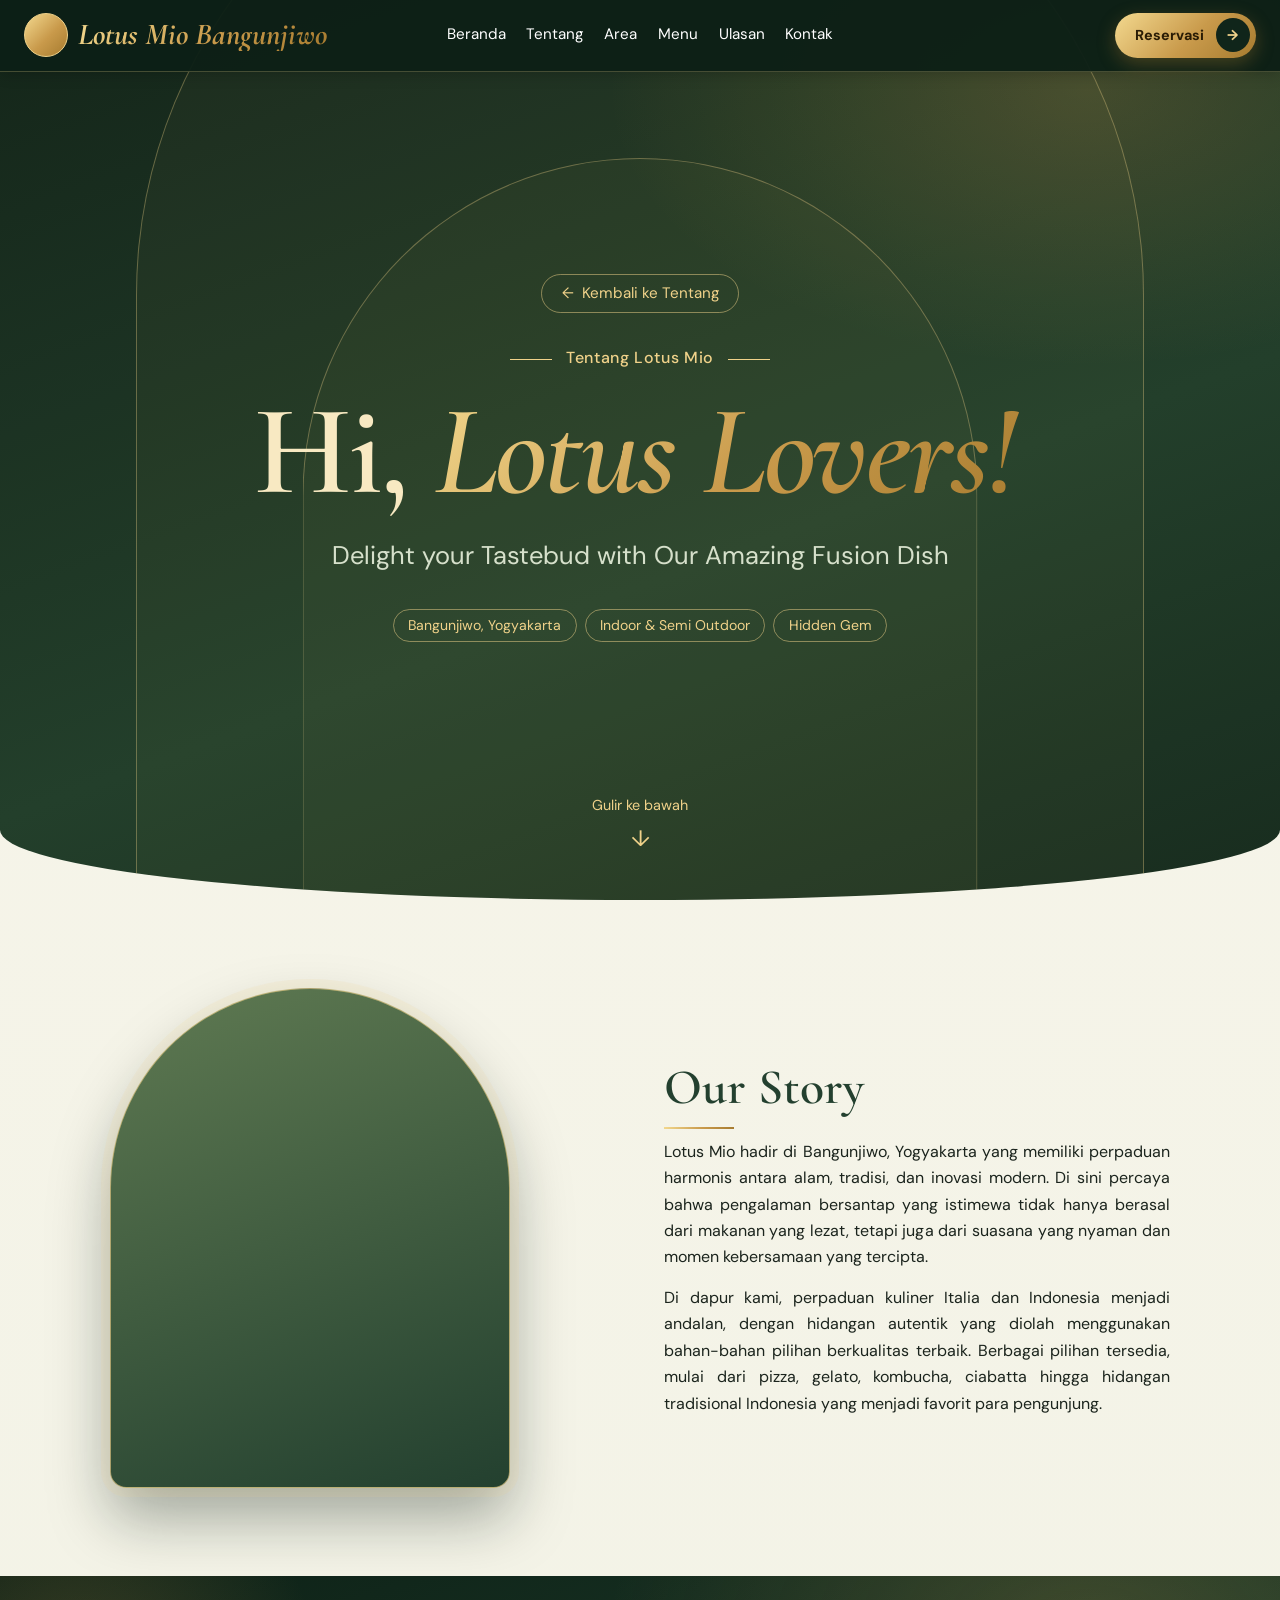
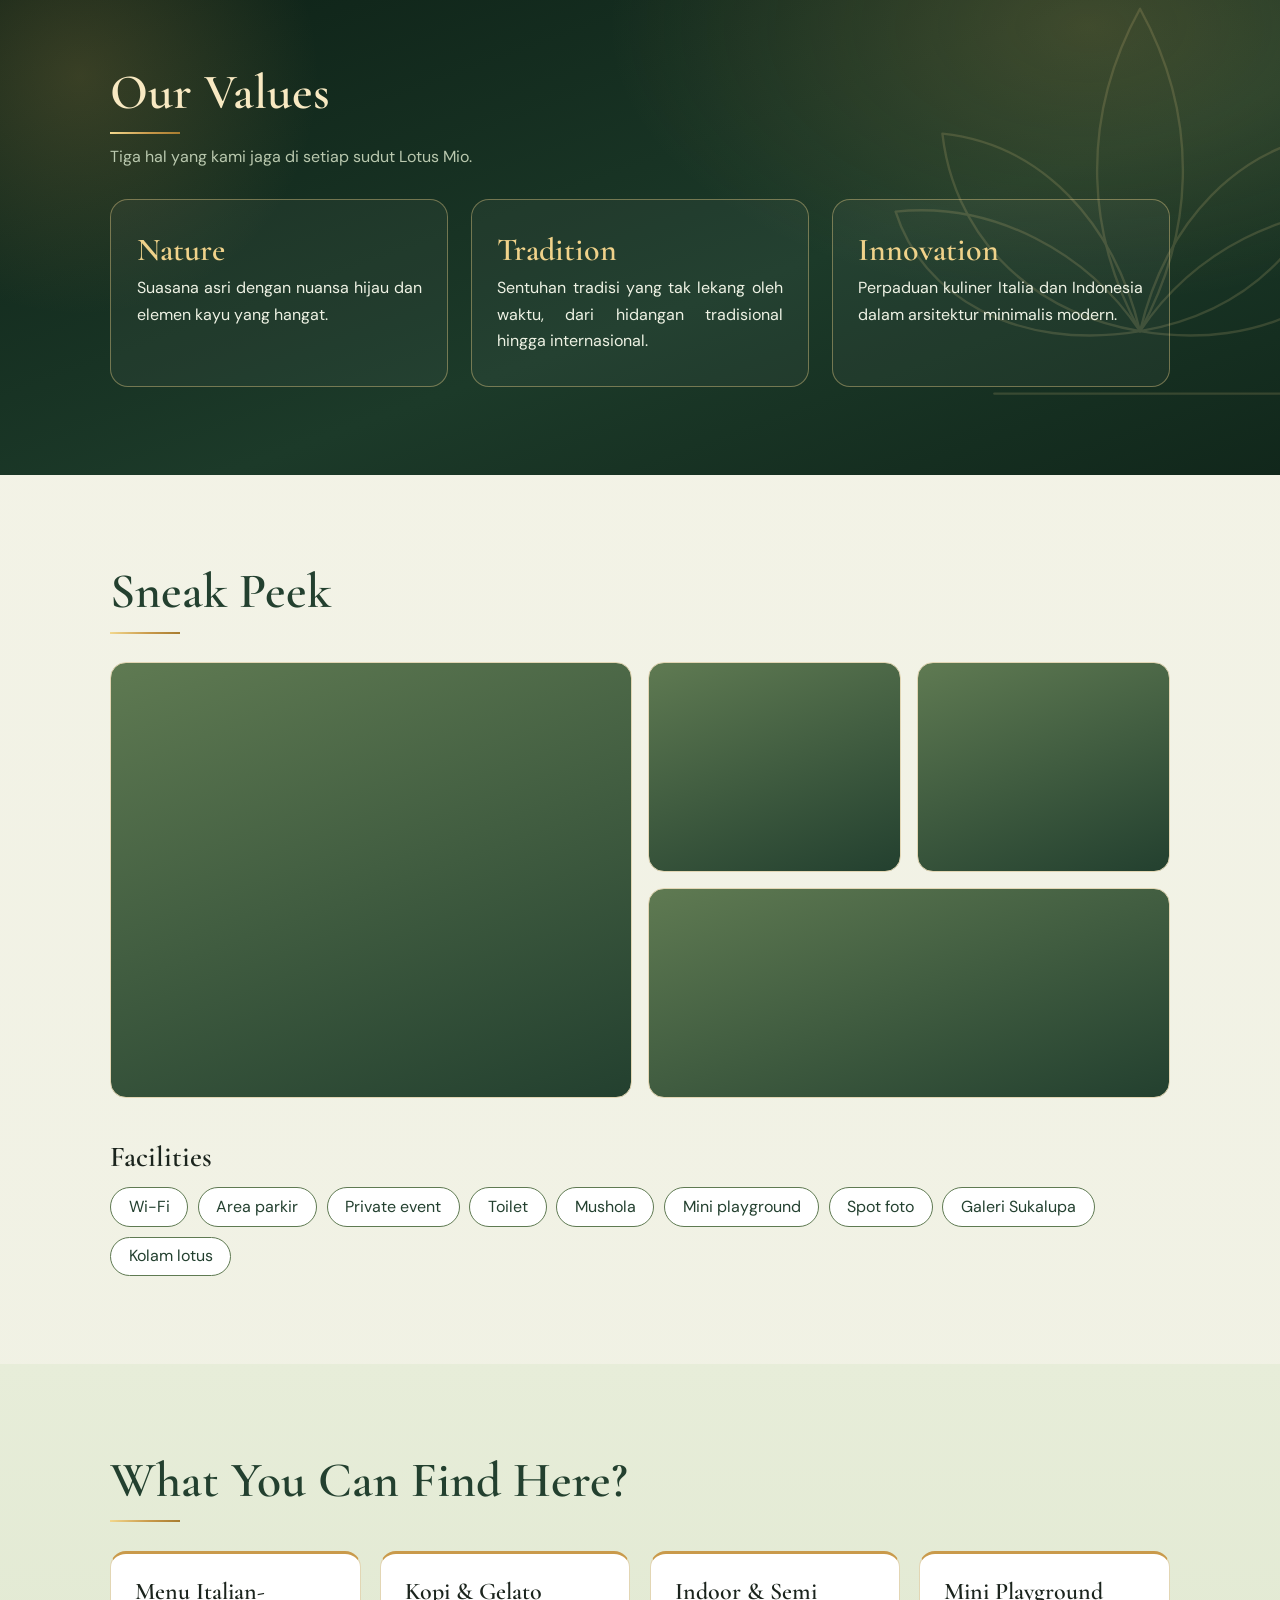
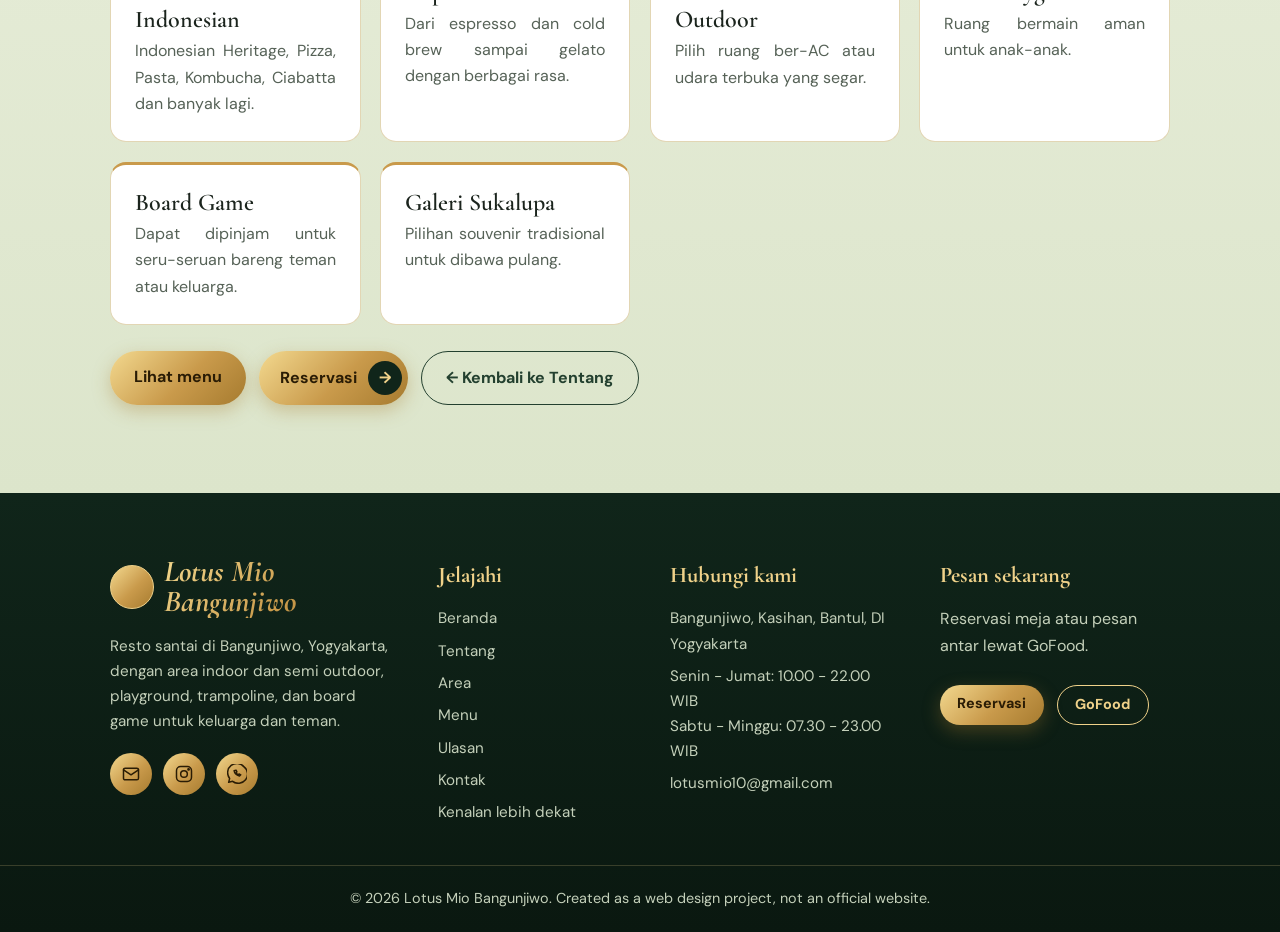
==== about.html @ 0893fe8c "Add files via upload" ====
<!DOCTYPE html>
<html lang="id">
<head>
<meta charset="UTF-8">
<meta name="viewport" content="width=device-width, initial-scale=1">
<title>Kenalan Lebih Dekat | Lotus Mio Bangunjiwo</title>
<link rel="preconnect" href="https://fonts.googleapis.com">
<link href="https://fonts.googleapis.com/css2?family=Cormorant+Garamond:ital,wght@0,500;0,600;0,700;1,600;1,700&family=DM+Sans:wght@400;500;700&display=swap" rel="stylesheet">
<link rel="stylesheet" href="style.css">
</head>
<body data-page="about">
<div id="siteHeader"></div>
<svg width="0" height="0" style="position:absolute" aria-hidden="true"><symbol id="lotus" viewBox="0 0 100 100"><path d="M50 14C39 34 39 56 50 76C61 56 61 34 50 14Z"/><path d="M50 76C27 72 14 56 12 38C31 40 45 55 50 76Z"/><path d="M50 76C73 72 86 56 88 38C69 40 55 55 50 76Z"/><path d="M50 76C26 80 8 69 3 53C22 51 40 61 50 76Z"/><path d="M50 76C74 80 92 69 97 53C78 51 60 61 50 76Z"/><path d="M22 88H78"/></symbol></svg>
<main>
<section class="page-hero">
  <div class="arches" aria-hidden="true"><i></i><i></i><i></i></div>
  <div class="wrap">
    <a href="index.html#tentang" class="back"><span>←</span> Kembali ke Tentang</a>
    <p class="kicker eyebrow">Tentang Lotus Mio</p>
    <h1>Hi, <em>Lotus Lovers!</em></h1>
    <p class="lead">Delight your Tastebud with Our Amazing Fusion Dish</p>
    <ul class="chips"><li>Bangunjiwo, Yogyakarta</li><li>Indoor & Semi Outdoor</li><li>Hidden Gem</li></ul>
  </div>
  <a href="#cerita" class="scroll-cue">Gulir ke bawah<span>↓</span></a>
</section>
<section class="section" id="cerita">
  <div class="wrap two">
    <div class="arch about-img" style="--img:url('images/kenalan.png')" role="img" aria-label="Suasana Lotus Mio"></div>
    <div>
      <h2>Our Story</h2>
      <p>Lotus Mio hadir di Bangunjiwo, Yogyakarta yang memiliki perpaduan harmonis antara alam, tradisi, dan inovasi modern. Di sini percaya bahwa pengalaman bersantap yang istimewa tidak hanya berasal dari makanan yang lezat, tetapi juga dari suasana yang nyaman dan momen kebersamaan yang tercipta.</p>
      <p>Di dapur kami, perpaduan kuliner Italia dan Indonesia menjadi andalan, dengan hidangan autentik yang diolah menggunakan bahan-bahan pilihan berkualitas terbaik. Berbagai pilihan tersedia, mulai dari pizza, gelato, kombucha, ciabatta hingga hidangan tradisional Indonesia yang menjadi favorit para pengunjung.</p>
    </div>
  </div>
</section>
<section class="section dark" id="nilai">
  <svg class="lotus-deco ld-right" aria-hidden="true"><use href="#lotus"/></svg>
  <div class="wrap">
    <h2>Our Values</h2>
    <p class="sub">Tiga hal yang kami jaga di setiap sudut Lotus Mio.</p>
    <div class="values">
      <div class="value"><h3>Nature</h3><p>Suasana asri dengan nuansa hijau dan elemen kayu yang hangat.</p></div>
      <div class="value"><h3>Tradition</h3><p>Sentuhan tradisi yang tak lekang oleh waktu, dari hidangan tradisional hingga internasional.</p></div>
      <div class="value"><h3>Innovation</h3><p>Perpaduan kuliner Italia dan Indonesia dalam arsitektur minimalis modern.</p></div>
    </div>
  </div>
</section>
<section class="section" id="galeri">
  <div class="wrap">
    <h2>Sneak Peek</h2>
    <div class="mosaic">
      <div class="ph shot" style="--img:url('images/galeri1.jpg')" role="img" aria-label="Galeri Lotus Mio 1"></div>
      <div class="ph shot" style="--img:url('images/galeri2.jpg')" role="img" aria-label="Galeri Lotus Mio 2"></div>
      <div class="ph shot" style="--img:url('images/galeri3.jpg')" role="img" aria-label="Galeri Lotus Mio 3"></div>
      <div class="ph shot" style="--img:url('images/galeri4.jpg')" role="img" aria-label="Galeri Lotus Mio 4"></div>
    </div>
    <h3 class="fac-title">Facilities</h3>
    <ul class="fac"><li>Wi-Fi</li><li>Area parkir</li><li>Private event</li><li>Toilet</li><li>Mushola</li><li>Mini playground</li><li>Spot foto</li><li>Galeri Sukalupa</li><li>Kolam lotus</li></ul>
  </div>
</section>
<section class="section leaf">
  <div class="wrap">
    <h2>What You Can Find Here?</h2>
    <div class="tiles">
      <div class="tile"><h3>Menu Italian-Indonesian</h3><p>Indonesian Heritage, Pizza, Pasta, Kombucha, Ciabatta dan banyak lagi.</p></div>
      <div class="tile"><h3>Kopi & Gelato</h3><p>Dari espresso dan cold brew sampai gelato dengan berbagai rasa.</p></div>
      <div class="tile"><h3>Indoor & Semi Outdoor</h3><p>Pilih ruang ber-AC atau udara terbuka yang segar.</p></div>
      <div class="tile"><h3>Mini Playground</h3><p>Ruang bermain aman untuk anak-anak.</p></div>
      <div class="tile"><h3>Board Game</h3><p>Dapat dipinjam untuk seru-seruan bareng teman atau keluarga.</p></div>
      <div class="tile"><h3>Galeri Sukalupa</h3><p>Pilihan souvenir tradisional untuk dibawa pulang.</p></div>
    </div>
    <div class="actions"><a href="index.html#menu" class="btn">Lihat menu</a><a href="index.html#reservasi" class="btn btn-res">Reservasi<i>→</i></a><a href="index.html#tentang" class="btn btn-ghost-dark">← Kembali ke Tentang</a></div>
  </div>
</section>
</main>
<footer id="siteFooter"></footer>
<button class="totop" id="toTop" aria-label="Kembali ke atas" hidden>&uarr;</button>
<script src="script.js"></script>
</body>
</html>
---- style.css ----
:root{
  --forest:#23402F; --moss:#5F7A52; --leaf:#E1E8D3; --paper:#F4F5EC;
  --wood:#7A5230; --rattan:#C99A4B; --ink:#1B241D; --muted:#566257;
  --display:'Fraunces',Georgia,serif; --body:'DM Sans',system-ui,sans-serif;
  --arch:220px 220px 18px 18px;
}
*{box-sizing:border-box;margin:0}
html{scroll-behavior:smooth;scroll-padding-top:72px}
body{font-family:var(--body);color:var(--ink);background:var(--paper);line-height:1.65;font-size:1rem}
img,iframe{max-width:100%}
a{color:inherit}
:focus-visible{outline:3px solid var(--rattan);outline-offset:3px}
h1,h2,h3{font-family:var(--display);line-height:1.15;font-weight:700}
h1{font-size:clamp(2.3rem,5.5vw,4.2rem);letter-spacing:-.02em}
h2{font-size:clamp(1.7rem,3.5vw,2.5rem);margin-bottom:.6rem}
p+p{margin-top:.9rem}
.wrap{max-width:1100px;margin:auto;padding:0 1.25rem}
.two{display:grid;grid-template-columns:1fr 1fr;gap:3rem;align-items:center}
.section{padding:5.5rem 0}
.section.dark{background:var(--forest);color:#EEF2E4}
.section.leaf{background:var(--leaf)}
.sub{color:var(--muted);margin-bottom:1.8rem}
.dark .sub{color:#B9C8AE}
.center{text-align:center;margin-top:1.5rem}
.link{color:var(--wood);font-weight:700;text-underline-offset:4px}
.dark .link{color:var(--rattan)}

/* nav */
.nav{position:fixed;inset:0 0 auto;z-index:50;display:flex;align-items:center;justify-content:space-between;padding:.8rem 1.5rem;transition:background .3s,box-shadow .3s;color:#fff}
.nav.solid{background:rgba(35,64,47,.97);box-shadow:0 2px 14px rgba(0,0,0,.2)}
.logo{font-family:var(--display);font-size:1.4rem;font-weight:700;text-decoration:none}
.nav nav{display:flex;gap:1.3rem;align-items:center}
.nav nav a{text-decoration:none;font-size:.95rem;padding:.2rem 0;border-bottom:2px solid transparent}
.nav nav a:not(.btn):hover,.nav nav a.active{border-color:var(--rattan)}
.burger{display:none;background:none;border:0;width:40px;height:40px;cursor:pointer;position:relative}
.burger span{position:absolute;left:8px;right:8px;height:2px;background:#fff;transition:.25s}
.burger span:first-child{top:15px}.burger span:last-child{top:23px}
.burger[aria-expanded=true] span:first-child{top:19px;transform:rotate(45deg)}
.burger[aria-expanded=true] span:last-child{top:19px;transform:rotate(-45deg)}

/* buttons */
.btn{display:inline-block;background:var(--rattan);color:#1c1608;font-weight:700;padding:.8rem 1.5rem;border-radius:999px;text-decoration:none;border:2px solid var(--rattan);cursor:pointer;font:inherit;font-weight:700;transition:transform .15s,background .2s}
.btn:hover{transform:translateY(-2px);background:#d8aa5c}
.btn-sm{padding:.45rem 1.1rem;font-size:.9rem}
.btn-ghost{background:transparent;color:#fff;border-color:#fff}
.btn-ghost:hover{background:rgba(255,255,255,.12)}
.btn-ghost-dark{background:transparent;color:var(--forest);border-color:var(--forest)}
.btn-ghost-dark:hover{background:var(--leaf)}
.btn-light{background:#F4F5EC;border-color:#F4F5EC;color:var(--forest)}
.btn-light:hover{background:#fff}
.actions{display:flex;flex-wrap:wrap;gap:.8rem;margin-top:1.6rem}

/* image placeholders: gambar asli menimpa gradient */
.arch,.ph{background-image:var(--img),linear-gradient(160deg,var(--moss),var(--forest));background-size:cover;background-position:center}
.arch{border-radius:var(--arch);aspect-ratio:4/5}

/* hero */
.hero{min-height:100svh;background:var(--forest);color:#fff;display:grid;grid-template-columns:1.1fr .9fr;gap:3rem;align-items:center;padding:7rem max(1.5rem,calc((100vw - 1100px)/2)) 4rem}
.kicker{color:var(--rattan);font-weight:500;margin-bottom:1rem}
.lead{max-width:34rem;margin-top:1.3rem;color:#D6E0CB;font-size:1.1rem}
.hero-img{max-height:80vh;width:100%;justify-self:end;max-width:420px;border:6px solid rgba(255,255,255,.12);animation:rise 1s ease both}
@keyframes rise{from{opacity:0;transform:translateY(30px)}to{opacity:1;transform:none}}
.chips{display:flex;flex-wrap:wrap;gap:.5rem;list-style:none;padding:0;margin-top:2rem}
.chips li{border:1px solid rgba(255,255,255,.35);border-radius:999px;padding:.25rem .9rem;font-size:.88rem}

/* tentang */
.about-img{width:100%;max-width:400px}
.stats{display:flex;gap:2rem;margin-top:2rem;flex-wrap:wrap}
.stats strong{display:block;font-family:var(--display);font-size:2.4rem;color:var(--wood)}
.stats span{color:var(--muted);font-size:.9rem}

/* area */
.tabs{display:flex;gap:.6rem;flex-wrap:wrap;margin-bottom:2rem}
.tab{background:transparent;border:1.5px solid #6C8561;color:#EEF2E4;padding:.55rem 1.2rem;border-radius:999px;cursor:pointer;font:inherit;transition:.2s}
.tab:hover{border-color:var(--rattan)}
.tab[aria-selected=true]{background:var(--rattan);border-color:var(--rattan);color:#1c1608;font-weight:700}
.area-panel{display:grid;grid-template-columns:1fr 1.2fr;gap:2.5rem;align-items:center;animation:fade .4s ease}
@keyframes fade{from{opacity:0}to{opacity:1}}
.area-panel h3{font-size:1.8rem;margin-bottom:.7rem}
.area-panel ul{margin-top:1rem;padding-left:1.1rem}
.area-panel li{margin:.25rem 0}
.gallery{display:grid;grid-template-columns:repeat(2,1fr);gap:.8rem}
.gallery .ph{aspect-ratio:1;border-radius:14px;cursor:zoom-in;transition:transform .25s}
.gallery .ph:first-child{grid-column:span 2;aspect-ratio:16/9}
.gallery .ph:hover{transform:scale(1.02)}
.lightbox{position:fixed;inset:0;background:rgba(0,0,0,.85);display:grid;place-items:center;z-index:100;cursor:zoom-out;padding:1rem}
.lightbox div{width:min(900px,95vw);aspect-ratio:16/10;border-radius:12px}

/* menu */
.fav-grid{display:grid;grid-template-columns:repeat(auto-fit,minmax(240px,1fr));gap:1.5rem}
.card{background:#fff;border-radius:18px;overflow:hidden;box-shadow:0 6px 20px rgba(35,64,47,.1)}
.card:nth-child(even){border-radius:18px 18px 60px 18px}
.card .ph{aspect-ratio:4/3}
.card-body{padding:1.1rem 1.2rem 1.3rem}
.card h3{font-size:1.2rem}
.card p{color:var(--muted);font-size:.92rem;margin-top:.3rem}
.price{display:block;margin-top:.7rem;color:var(--wood);font-weight:700}
.toolbar{display:flex;gap:1rem;flex-wrap:wrap;justify-content:space-between;margin:1.2rem 0 1.8rem}
.filters{display:flex;gap:.5rem;flex-wrap:wrap}
.filter{background:transparent;border:1.5px solid var(--moss);color:var(--forest);padding:.4rem 1rem;border-radius:999px;cursor:pointer;font:inherit}
.filter[aria-pressed=true]{background:var(--forest);color:#fff;border-color:var(--forest)}
#menuSearch{padding:.55rem 1.1rem;border-radius:999px;border:1.5px solid var(--moss);font:inherit;min-width:220px;background:#fff}
.menu-grid{display:grid;grid-template-columns:repeat(auto-fill,minmax(300px,1fr));gap:1rem}
.item{background:#fff;border-radius:12px;padding:1rem 1.2rem;display:flex;justify-content:space-between;gap:1rem;border-left:5px solid var(--moss)}
.item h4{font-family:var(--display);font-size:1.05rem}
.item p{font-size:.88rem;color:var(--muted)}
.item .price{margin:0;white-space:nowrap}
.empty,.note{text-align:center;color:var(--muted);margin-top:1.5rem;font-size:.9rem}

/* reviews */
.reviews{max-width:720px;margin:2rem auto 0;min-height:190px}
.review{background:#fff;border-radius:24px 24px 24px 4px;padding:2rem;box-shadow:0 8px 24px rgba(35,64,47,.1);animation:fade .5s}
.stars{color:var(--rattan);letter-spacing:3px;font-size:1.2rem}
.review p{font-family:var(--display);font-size:1.2rem;margin:.8rem 0}
.review small{color:var(--muted)}
.dots{display:flex;justify-content:center;gap:.5rem;margin-top:1.2rem}
.dots button{width:12px;height:12px;border-radius:50%;border:0;background:#C5CDB8;cursor:pointer;padding:0}
.dots button[aria-current=true]{background:var(--forest);transform:scale(1.25)}

/* reservasi */
form{background:rgba(255,255,255,.07);padding:1.8rem;border-radius:20px;display:grid;gap:1rem}
label{display:grid;gap:.3rem;font-size:.92rem}
.row{display:grid;grid-template-columns:1fr 1fr;gap:1rem}
input,select,textarea{font:inherit;padding:.65rem .8rem;border-radius:10px;border:1.5px solid transparent;background:#F4F5EC;color:var(--ink);width:100%}
input.bad{border-color:#ff8a7a}
.error{color:#ffb4a8;min-height:1.2em;font-size:.9rem}
.gofood{margin-top:2rem;padding:1.4rem;border:1.5px dashed #6C8561;border-radius:16px}
.gofood h3{font-size:1.3rem}.gofood .btn{margin-top:1rem}

/* kontak */
.map-wrap{align-items:stretch;margin-top:1.5rem}
.info p{margin-bottom:1rem}
iframe{width:100%;min-height:380px;height:100%;border:0;border-radius:18px}
.status{color:var(--muted);font-size:.9rem;margin-top:.8rem}
footer{background:var(--ink);color:#B9C4B0;text-align:center;padding:1.6rem 1rem;font-size:.9rem}
.totop{position:fixed;right:1.2rem;bottom:1.2rem;width:46px;height:46px;border-radius:50%;border:0;background:var(--forest);color:#fff;font-size:1.3rem;cursor:pointer;box-shadow:0 4px 14px rgba(0,0,0,.3);z-index:40}

.reveal{opacity:0;transform:translateY(24px);transition:.7s}
.reveal.in{opacity:1;transform:none}

@media(max-width:860px){
  .two,.hero,.area-panel{grid-template-columns:1fr}
  .hero{padding-top:6rem}.hero-img{justify-self:center;max-height:55vh}
  .about-img{margin:auto}
  .burger{display:block}
  .nav nav{position:fixed;inset:0 0 auto 0;top:0;flex-direction:column;background:var(--forest);padding:5rem 1.5rem 2rem;gap:1.2rem;transform:translateY(-110%);transition:transform .35s;align-items:flex-start}
  .nav nav.open{transform:none}
  .burger{z-index:2}
  .section{padding:4rem 0}
}
@media(prefers-reduced-motion:reduce){*{animation:none!important;transition:none!important;scroll-behavior:auto!important}.reveal{opacity:1;transform:none}}

/* ===== LUXURY LAYER ===== */
:root{--display:'Cormorant Garamond',Georgia,serif;--gold:linear-gradient(135deg,#F3D98F,#C99A4B 55%,#A67B2F);--gl:#F0D28A;--deep:#10251A}
body{background:linear-gradient(#F7F5EA,#EEF0E2)}
h1,h2,h3{font-weight:600}
h1{font-size:clamp(2.8rem,6.2vw,5rem);line-height:1.05}
h2{font-size:clamp(2.1rem,4vw,3.1rem);color:var(--forest)}
h2::after{content:"";display:block;width:70px;height:2px;margin-top:.7rem;background:var(--gold)}
.hero,.page-hero,.section.dark{background:radial-gradient(800px 460px at 85% 10%,rgba(201,154,75,.22),transparent 60%),linear-gradient(160deg,#0D2016,#1C3A29 60%,#11271B)}
.hero h1,.page-hero h1,.dark h2{color:#F8E9C2}
.dark h2::after,.hero h1::after{background:var(--gold)}
.page-hero{padding:9rem 1.25rem 4.5rem;text-align:center;color:#fff}
.page-hero .lead{margin:1rem auto 0}
.section.leaf{background:linear-gradient(180deg,#E7EDD9,#DCE5CB)}
.kicker{color:var(--gl);font-weight:500;letter-spacing:.04em}
.arch{border:1px solid rgba(240,210,138,.65);box-shadow:0 0 0 9px rgba(240,210,138,.13),0 30px 60px rgba(10,25,16,.35)}
.btn{background:var(--gold);border:0;color:#2a1c05;box-shadow:0 6px 18px rgba(166,123,47,.35)}
.btn:hover{filter:brightness(1.07)}
.btn-ghost{background:transparent;border:1.5px solid var(--gl);color:var(--gl);box-shadow:none}
.btn-light{background:var(--gold);border:0;color:#2a1c05}
.btn-ghost-dark{background:transparent;border:1.5px solid var(--forest);color:var(--forest);box-shadow:none}
.btn-res{display:inline-flex;align-items:center;gap:.7rem;padding:.35rem .4rem .35rem 1.3rem}
.btn-res i{font-style:normal;display:grid;place-items:center;width:34px;height:34px;border-radius:50%;background:var(--deep);color:var(--gl);transition:transform .25s}
.btn-res:hover i{transform:translateX(3px) rotate(-45deg)}
.chips li{border-color:rgba(240,210,138,.5);color:var(--gl)}
.stats strong{background:var(--gold);-webkit-background-clip:text;background-clip:text;color:transparent}
.stats+.btn{margin-top:2rem}

/* nav + logo */
.nav{display:grid;grid-template-columns:1fr auto 1fr;gap:1rem}
.nav nav{justify-self:center}
.nav-right{justify-self:end;display:flex;align-items:center;gap:.6rem;position:relative;z-index:2}
.logo{display:flex;align-items:center;gap:.65rem;position:relative;z-index:2}
.logo-mark{width:44px;height:44px;border-radius:50%;border:1.5px solid var(--gl);background:url(images/logo.png) center/cover no-repeat,var(--gold)}
.logo-text{font-family:'Cormorant Garamond',serif;font-style:italic;font-weight:700;font-size:1.9rem;line-height:1;background:var(--gold);-webkit-background-clip:text;background-clip:text;color:transparent}
.nav.solid{background:rgba(13,32,22,.96);border-bottom:1px solid rgba(240,210,138,.25)}

/* area slider */
.area-panel{display:block}
.area-info{display:grid;grid-template-columns:1.1fr 1fr;gap:2rem;align-items:start;margin-bottom:2rem}
.pts{list-style:none;padding:0;display:flex;flex-wrap:wrap;gap:.5rem;margin:0}
.pts li{border:1px solid rgba(240,210,138,.45);border-radius:999px;padding:.3rem .95rem;font-size:.9rem;margin:0}
.slider-wrap{position:relative}
.slider{display:flex;gap:1rem;overflow-x:auto;scroll-snap-type:x mandatory;scroll-behavior:smooth;scrollbar-width:none}
.slider::-webkit-scrollbar{display:none}
.slide{flex:0 0 calc((100% - 2rem)/3);aspect-ratio:4/5;border-radius:18px;scroll-snap-align:start;cursor:zoom-in;border:1px solid rgba(240,210,138,.4)}
.arrow{position:absolute;top:50%;transform:translateY(-50%);width:46px;height:46px;border-radius:50%;border:0;background:var(--gold);color:#2a1c05;font-size:1.7rem;line-height:1;cursor:pointer;z-index:3;box-shadow:0 6px 16px rgba(0,0,0,.3)}
.prev{left:-14px}.next{right:-14px}
.rev-wrap{display:flex;align-items:center;gap:1rem;max-width:860px;margin:2rem auto 0}
.rev-wrap .reviews{flex:1;margin:0}
.rev-wrap .arrow{position:static;transform:none;flex:none}

/* menu */
.gofood-bar{display:flex;flex-wrap:wrap;gap:1rem;align-items:center;justify-content:space-between;background:var(--deep);color:#EEF2E4;border-radius:16px;padding:.9rem 1.3rem;margin:1.3rem 0;border:1px solid rgba(240,210,138,.4)}
.toolbar{flex-direction:column;align-items:stretch}
.filters{flex-wrap:nowrap;overflow-x:auto;padding-bottom:.5rem;scrollbar-width:thin}
.filter{white-space:nowrap}
.filter[aria-pressed=true]{background:var(--deep);border-color:var(--deep);color:var(--gl)}
#menuSearch{max-width:380px}
.menu-grid{grid-template-columns:repeat(auto-fill,minmax(235px,1fr));gap:1.3rem}
.mcard{background:#fff;border-radius:16px;overflow:hidden;border:1px solid #E2D6B4;display:flex;flex-direction:column;box-shadow:0 8px 22px rgba(35,64,47,.08)}
.mph{position:relative;aspect-ratio:4/3;background:linear-gradient(160deg,var(--moss),var(--deep));display:grid;place-items:center}
.mph span{font-family:var(--display);font-size:3.6rem;color:var(--gl);opacity:.8}
.mph img{position:absolute;inset:0;width:100%;height:100%;object-fit:cover}
.mbody{padding:1rem 1.1rem 1.2rem;display:flex;flex-direction:column;flex:1}
.mbody h4{font-family:var(--display);font-size:1.3rem;line-height:1.2}
.mbody p{font-size:.85rem;color:var(--muted);margin:.35rem 0 .7rem}
.mbody .price{margin-top:auto;padding-top:.3rem}

/* reservasi online + hasil */
.online{display:grid;gap:.8rem;margin-top:1.8rem}
.online a{display:flex;justify-content:space-between;align-items:center;text-decoration:none;padding:1rem 1.3rem;border:1px solid rgba(240,210,138,.35);border-radius:14px;background:rgba(255,255,255,.04);transition:.2s}
.online a:hover{background:rgba(240,210,138,.12)}
.online b{display:block;font-family:var(--display);font-size:1.35rem;color:var(--gl)}
.online small{color:#B9C8AE;font-size:.9rem}
.online i{font-style:normal;color:var(--gl);font-size:1.3rem}
.done h3{font-size:1.8rem;color:var(--gl)}
.done dl{display:grid;grid-template-columns:auto 1fr;gap:.3rem 1rem;margin:1rem 0}
.done dt{color:#B9C8AE}.done dd{margin:0}
.done .demo{font-size:.85rem;color:#B9C8AE;margin-bottom:1rem}

/* tiles (about) */
.tiles{display:grid;grid-template-columns:repeat(auto-fit,minmax(250px,1fr));gap:1.2rem;margin:1.8rem 0 0}
.tile{background:#fff;border:1px solid #E2D6B4;border-radius:16px;padding:1.5rem;border-top:3px solid var(--rattan)}
.tile h3{font-size:1.5rem;margin-bottom:.3rem}.tile p{color:var(--muted)}

/* footer */
footer{background:linear-gradient(180deg,#10251A,#0A1810);color:#C4D0BA;padding:0;text-align:left;font-size:1rem}
.foot-grid{max-width:1100px;margin:auto;padding:4rem 1.25rem 2.5rem;display:grid;grid-template-columns:1.5fr 1fr 1.2fr 1.2fr;gap:2.5rem}
footer h4{font-family:var(--display);color:var(--gl);font-size:1.4rem;margin-bottom:.8rem}
.foot-grid ul{list-style:none;padding:0;display:grid;gap:.45rem;font-size:.95rem}
.foot-grid a{text-decoration:none}.foot-grid ul a:hover{color:var(--gl)}
.foot-about{margin-top:1rem;font-size:.95rem;max-width:30ch}
.socials{display:flex;gap:.7rem;margin-top:1.2rem}
.socials a{width:42px;height:42px;border-radius:50%;display:grid;place-items:center;background:var(--gold);color:#2a1c05}
.socials svg{width:20px;height:20px}
.foot-grid .actions .btn-ghost{color:var(--gl)}
.foot-bottom{border-top:1px solid rgba(240,210,138,.2);text-align:center;padding:1.3rem 1rem;font-size:.9rem}

@media(max-width:860px){
  .nav{grid-template-columns:1fr auto}
  .nav nav{justify-self:auto}
  .area-info{grid-template-columns:1fr}
  .slide{flex-basis:78%}
  .prev{left:4px}.next{right:4px}
  .foot-grid{grid-template-columns:1fr 1fr}
  .rev-wrap .arrow{width:38px;height:38px}
}
@media(max-width:560px){.foot-grid{grid-template-columns:1fr}.btn-res.btn-sm{font-size:.8rem}.logo-text{font-size:1.6rem}}

/* fix: baris kategori menu bikin halaman melebar ke kanan */
.toolbar{flex-wrap:nowrap}
.toolbar>*{min-width:0;max-width:100%}
html,body{overflow-x:hidden}

/* ===== SECTION MAMPIR ===== */
.mampir{position:relative;overflow:hidden;padding:7rem 0 0;color:#fff;text-align:center;background:radial-gradient(700px 400px at 50% 0,rgba(201,154,75,.25),transparent 65%),linear-gradient(170deg,#0D2016,#1C3A29 60%,#0F241A)}
.mampir .wrap{position:relative;z-index:1}
.arches i{position:absolute;left:50%;bottom:0;aspect-ratio:1/1.1;transform:translateX(-50%);border:1px solid rgba(240,210,138,.35);border-bottom:0;border-radius:999px 999px 0 0;background:rgba(240,210,138,.03);transition:transform .4s ease-out}
.arches i:nth-child(1){width:min(560px,80vw)}
.arches i:nth-child(2){width:min(840px,120vw)}
.arches i:nth-child(3){width:min(1120px,160vw)}
.open-pill{display:inline-flex;align-items:center;gap:.6rem;border:1px solid rgba(240,210,138,.45);border-radius:999px;padding:.4rem 1.1rem;color:var(--gl);margin-bottom:1.6rem;font-size:.95rem}
.dot{width:10px;height:10px;border-radius:50%;background:#7BD88F;animation:pulse 2s infinite}
.open-pill.closed .dot{background:#E8836F;animation:none}
@keyframes pulse{0%{box-shadow:0 0 0 0 rgba(123,216,143,.6)}100%{box-shadow:0 0 0 12px rgba(123,216,143,0)}}
.mampir .big{font-size:clamp(3.4rem,10vw,8rem);line-height:.95;color:#F8E9C2}
.mampir .big em{display:block;font-style:italic;background:var(--gold);-webkit-background-clip:text;background-clip:text;color:transparent;padding-bottom:.1em}
.mampir h2::after{margin:1.4rem auto 0}
.pitch{font-family:var(--display);font-size:clamp(1.6rem,3.2vw,2.4rem);margin:1.6rem 0 .6rem}
.swap{display:inline-block;min-width:5ch;color:var(--gl);font-style:italic;border-bottom:2px solid var(--gl);transition:opacity .3s}
.mampir .lead{margin:0 auto;max-width:36rem}
.mampir .actions{justify-content:center;margin-top:2rem}
.ribbon{position:relative;z-index:2;margin-top:6rem;background:var(--gold);color:#2a1c05;overflow:hidden;white-space:nowrap;padding:.9rem 0;font-family:var(--display);font-size:1.5rem;font-weight:600}
.track{display:inline-block;animation:slide 40s linear infinite}
@keyframes slide{to{transform:translateX(-50%)}}

/* ===== efek timbul ===== */
.pop{opacity:0;transform:translateY(46px) scale(.94);transition:opacity .8s cubic-bezier(.2,.7,.2,1),transform .8s cubic-bezier(.2,.7,.2,1)}
.pop.in{opacity:1;transform:none}
@media(min-width:861px){.few .arrow{display:none}}

/* ===== hero halaman Kenalan ===== */
.page-hero{position:relative;overflow:hidden;border-radius:0 0 50% 50%/0 0 70px 70px;padding:9rem 1.25rem 6.5rem}
.page-hero .wrap{position:relative;z-index:1}
.page-hero h1{font-size:clamp(3rem,8vw,6rem)}
.page-hero h1 em{font-style:italic;background:var(--gold);-webkit-background-clip:text;background-clip:text;color:transparent;padding-right:.1em}
.page-hero .chips{justify-content:center}
.eyebrow{margin-bottom:.8rem}
.eyebrow::before,.eyebrow::after{content:"";display:inline-block;width:42px;height:1px;background:var(--gl);vertical-align:middle;margin:0 .9rem}
.back{display:inline-flex;gap:.5rem;align-items:center;border:1px solid rgba(240,210,138,.5);color:var(--gl);border-radius:999px;padding:.4rem 1.2rem;text-decoration:none;margin-bottom:2rem;font-size:.95rem;transition:.25s}
.back:hover{background:rgba(240,210,138,.14);transform:translateX(-4px)}

/* ===== menu mobile ===== */
@keyframes fadeUp{from{opacity:0;transform:translateY(14px)}to{opacity:1;transform:none}}
@media(max-width:860px){
  .nav nav{inset:0;align-items:stretch;gap:0;padding:6rem 1.5rem 2rem;background:radial-gradient(500px 300px at 100% 0,rgba(201,154,75,.25),transparent 70%),linear-gradient(170deg,#0D2016,#1C3A29)}
  .nav nav a{display:flex;justify-content:space-between;align-items:center;font-family:var(--display);font-size:1.9rem;font-weight:600;padding:.85rem 0;border-bottom:1px solid rgba(240,210,138,.25)}
  .nav nav a::after{content:"→";font-family:var(--body);font-size:1.1rem;color:var(--gl);transition:transform .2s}
  .nav nav a:hover::after,.nav nav a.active::after{transform:translateX(5px)}
  .nav nav a.active{color:var(--gl);border-color:var(--gl)}
  .nav nav.open a{animation:fadeUp .45s both}
  .nav nav.open a:nth-child(2){animation-delay:.06s}.nav nav.open a:nth-child(3){animation-delay:.12s}.nav nav.open a:nth-child(4){animation-delay:.18s}.nav nav.open a:nth-child(5){animation-delay:.24s}.nav nav.open a:nth-child(6){animation-delay:.3s}
  .nav nav::after{content:"Bangunjiwo, Kasihan, Bantul · Yogyakarta";margin-top:auto;padding-top:2rem;color:#9FB197;font-size:.9rem}
  .page-hero{padding-top:8rem}
}

/* fix menu mobile: header tidak boleh punya filter/transform, dan menu tertutup harus benar-benar tersembunyi */
@media(max-width:860px){
  .nav nav{visibility:hidden;overflow-y:auto;transition:transform .35s,visibility 0s .35s}
  .nav nav.open{visibility:visible;transition:transform .35s,visibility 0s}
}

/* ===== hero Kenalan: layar penuh, ikut skala layar ===== */
.page-hero{min-height:100svh;display:grid;place-items:center;padding:7rem 1.25rem 6rem}
.page-hero .wrap{max-width:1400px;width:100%}
.page-hero h1{font-size:clamp(3rem,min(10vw,17vh),11rem)}
.page-hero .lead{font-size:clamp(1.05rem,min(2vw,3.2vh),1.9rem);max-width:min(42rem,92%)}
.page-hero .arches i:nth-child(1){width:min(75vh,80vw)}
.page-hero .arches i:nth-child(2){width:min(112vh,120vw)}
.page-hero .arches i:nth-child(3){width:min(150vh,160vw)}
.page-hero .wrap>*{animation:fadeUp .8s both}
.page-hero .wrap>:nth-child(2){animation-delay:.1s}.page-hero .wrap>:nth-child(3){animation-delay:.2s}.page-hero .wrap>:nth-child(4){animation-delay:.3s}.page-hero .wrap>:nth-child(5){animation-delay:.4s}
.chips li{transition:.2s}.chips li:hover{background:rgba(240,210,138,.15);transform:translateY(-2px)}
.scroll-cue{position:absolute;bottom:2.6rem;left:50%;transform:translateX(-50%);z-index:2;color:var(--gl);text-decoration:none;font-size:.9rem;display:grid;justify-items:center;gap:.2rem}
.scroll-cue span{font-size:1.4rem;animation:bob 1.6s ease-in-out infinite}
@keyframes bob{50%{transform:translateY(7px)}}

/* Tentang & Cerita kami: sebelahan di layar menengah, gambar diperkecil di HP */
@media(min-width:561px) and (max-width:860px){
  .two:has(.about-img){grid-template-columns:.8fr 1.2fr;gap:1.8rem;align-items:center}
  .two:has(.about-img) h2{font-size:clamp(1.8rem,5vw,2.4rem)}
}
@media(max-width:560px){.about-img{max-width:240px}}

/* ===== teks rata kiri-kanan (justify) & lebar penuh di layar sempit ===== */
.hero .lead,#tentang p,#cerita p,.area-info p,#reservasi .two>div>p{text-align:justify;text-justify:inter-word;hyphens:auto}
@media(max-width:860px){.hero .lead{max-width:none}}

/* harga panas / dingin */
.price-hc{margin-top:auto;padding-top:.4rem;display:flex;gap:.5rem}
.price-hc span{flex:1;display:grid;border-radius:10px;padding:.35rem .6rem;border:1px solid transparent}
.price-hc .hot{background:#FDEBE5;border-color:#F2C9BC}
.price-hc .cold{background:#E4F0F7;border-color:#BCD8E7}
.price-hc small{font-size:.72rem;color:var(--muted)}
.price-hc b{color:var(--wood);font-size:.95rem}

/* ===== DEKORASI: hero, area, reservasi ===== */
.hero{position:relative;overflow:hidden}
.hero::before,.section.dark::before{content:"";position:absolute;width:520px;height:520px;border-radius:50%;left:-180px;bottom:-200px;background:radial-gradient(circle,rgba(201,154,75,.22),transparent 65%);pointer-events:none}
.section.dark{position:relative;overflow:hidden}
.section.dark::before{top:-160px;bottom:auto}
.section.dark>.wrap{position:relative;z-index:1}
.hero-text,.hero-art{position:relative;z-index:1}
.hero-arches i{left:76%}
.hero-art{justify-self:end;width:100%;max-width:420px}
.hero-art .hero-img{max-width:none}
.seal{position:absolute;left:-54px;bottom:12%;width:120px;height:120px;border-radius:50%;background:var(--deep);border:1px solid rgba(240,210,138,.55);display:grid;place-items:center;box-shadow:0 12px 30px rgba(0,0,0,.4)}
.seal .ring{position:absolute;inset:4px;width:calc(100% - 8px);height:calc(100% - 8px);animation:spin 22s linear infinite}
.seal text{font:600 8.6px var(--body);letter-spacing:.08em;fill:var(--gl);text-transform:uppercase}
.seal .sl{width:40px;height:40px;color:var(--gl);fill:none;stroke:currentColor;stroke-width:3;stroke-linecap:round;stroke-linejoin:round}
@keyframes spin{to{transform:rotate(360deg)}}
.lotus-deco{position:absolute;width:min(520px,75vw);aspect-ratio:1;color:var(--gl);opacity:.16;fill:none;stroke:currentColor;stroke-width:.45;stroke-linecap:round;stroke-linejoin:round;pointer-events:none}
.ld-right{right:-120px;top:-40px}
.ld-left{left:-150px;bottom:-130px;transform:scaleX(-1)}
#reservasi{background-image:radial-gradient(700px 400px at 90% 0,rgba(201,154,75,.2),transparent 60%),linear-gradient(rgba(10,24,16,.88),rgba(10,24,16,.93)),url(images/reservasi.jpg),linear-gradient(160deg,#0D2016,#1C3A29 60%,#11271B);background-size:cover;background-position:center}

/* ===== MENU FAVORIT ===== */
#favorit h2,#favorit .sub{text-align:center}
#favorit h2::after{margin:.7rem auto 0}
.fav-grid{grid-template-columns:repeat(auto-fit,minmax(250px,1fr));gap:2.8rem 2rem;margin-top:2.2rem}
.fav{text-align:center}
.fav-img{--img:none;position:relative;overflow:hidden;display:grid;place-items:center;max-width:340px;margin:0 auto 1.5rem}
.fav-img em{font-style:normal;font-family:var(--display);font-size:5rem;color:var(--gl);opacity:.7}
.fav-img img{position:absolute;inset:0;width:100%;height:100%;object-fit:cover;transition:transform .7s}
.fav:hover .fav-img img{transform:scale(1.07)}
.fav-tag{position:absolute;top:1.1rem;left:50%;transform:translateX(-50%);z-index:2;background:var(--gold);color:#2a1c05;font-size:.8rem;font-weight:700;padding:.25rem .95rem;border-radius:999px}
.fav h3{font-size:1.9rem}
.fav p{color:var(--muted);max-width:30ch;margin:.4rem auto 0}
.fav .price{font-size:1.15rem}
.fav .price-hc{justify-content:center;margin-top:.8rem}

/* ===== DINNER PLAN ===== */
.dinner{position:relative;padding:8rem 1.25rem;text-align:center;color:#fff;background-image:linear-gradient(rgba(8,20,13,.72),rgba(8,20,13,.84)),var(--img),linear-gradient(160deg,#0D2016,#1C3A29);background-size:cover;background-position:center}
@media(min-width:861px){.dinner{background-attachment:scroll,fixed,scroll}}
.dinner-box{max-width:820px;margin:auto;padding:5.5rem 2rem 3.2rem;border:1px solid rgba(240,210,138,.5);border-radius:min(300px,45vw) min(300px,45vw) 24px 24px;background:rgba(8,20,13,.38)}
.dinner h2{font-size:clamp(2.5rem,6.5vw,5rem);line-height:1;color:#F8E9C2}
.dinner h2::after{margin:1.2rem auto 0}
.dinner h2 em{font-style:italic;background:var(--gold);-webkit-background-clip:text;background-clip:text;color:transparent;padding-right:.08em}
.dinner p{max-width:34rem;margin:1.2rem auto 0}
.dinner .dinner-hours{color:var(--gl);font-size:.95rem}
.dinner .actions{justify-content:center}

/* ===== halaman Kenalan: nilai, galeri, fasilitas ===== */
.values{display:grid;grid-template-columns:repeat(auto-fit,minmax(240px,1fr));gap:1.4rem;margin-top:1.8rem}
.value{border:1px solid rgba(240,210,138,.4);border-radius:18px;padding:2rem 1.6rem;background:rgba(255,255,255,.04)}
.value h3{font-size:2rem;color:var(--gl);margin-bottom:.4rem}
.mosaic{display:grid;grid-template-columns:repeat(4,1fr);grid-auto-rows:210px;gap:1rem;margin-top:1.8rem}
.shot{border-radius:16px;border:1px solid #E2D6B4}
.shot:nth-child(1){grid-column:span 2;grid-row:span 2}
.shot:nth-child(4){grid-column:span 2}
.fac-title{font-size:1.8rem;margin-top:2.6rem}
.fac{list-style:none;padding:0;display:flex;flex-wrap:wrap;gap:.6rem;margin-top:.9rem}
.fac li{border:1px solid var(--moss);color:var(--forest);background:#fff;border-radius:999px;padding:.35rem 1.1rem}

@media(max-width:860px){
  .hero-arches i{left:50%}
  .hero-art{justify-self:center}
  .seal{left:-10px;bottom:6%;width:98px;height:98px}
  .seal .sl{width:32px;height:32px}
  .dinner{padding:5rem 1rem}
  .dinner-box{padding:4rem 1.2rem 2.4rem}
}
@media(max-width:640px){.mosaic{grid-template-columns:1fr 1fr;grid-auto-rows:150px}.shot:nth-child(1){grid-column:span 2;grid-row:span 2}.shot:nth-child(4){grid-column:span 2}}

/* fix: pembungkus lengkung tidak boleh ikut jadi kotak di grid hero */
.arches{position:absolute;inset:0;pointer-events:none;overflow:hidden}
/* fix: lengkung beranda dibuat sejajar (konsentris) dengan foto, tidak lagi menabrak teks */
.hero-art .hero-arches{inset:0;overflow:visible;z-index:0}
.hero-art .hero-img{position:relative;z-index:1}
.hero-art .hero-arches i:nth-child(n){left:0;right:0;top:0;bottom:0;width:auto;aspect-ratio:auto;transform:none;background:none;border:1px solid rgba(240,210,138,.4);border-radius:calc(220px + var(--g)) calc(220px + var(--g)) calc(18px + var(--g)) calc(18px + var(--g));margin:calc(var(--g) * -1)}
.hero-art .hero-arches i:nth-child(1){--g:16px}
.hero-art .hero-arches i:nth-child(2){--g:32px;border-color:rgba(240,210,138,.25)}
.hero-art .hero-arches i:nth-child(3){--g:48px;border-color:rgba(240,210,138,.13)}
.hero-art .seal{z-index:2}

/* fix: bunga teratai di section Area dirapikan, utuh (tidak terpotong) & tidak menimpa chips/teks */
#area .lotus-deco.ld-right{width:min(230px,34vw);right:max(1.5rem,calc((100vw - 1100px)/2));top:1.5rem;opacity:.22}
@media(max-width:860px){#area .lotus-deco.ld-right{width:120px;right:1rem;top:1rem;opacity:.16}}

/* fix: section Reservasi terpotong di HP kecil (360-375px). Kolom grid tidak boleh melebar karena isi form */
.two>*,.row>*,form>*,label{min-width:0}
input,select,textarea{min-width:0;max-width:100%}
@media(max-width:860px){.two,.area-panel{grid-template-columns:minmax(0,1fr)}}
@media(max-width:480px){
  .row{grid-template-columns:minmax(0,1fr)}
  form{padding:1.3rem}
  .online a{padding:.9rem 1rem}
}

/* fix HP kecil: header tidak boleh melebihi layar (burger terpotong) */
.logo{min-width:0}
.logo-mark{flex:none}
@media(max-width:430px){
  .nav{padding:.6rem .9rem;gap:.4rem}
  .logo{gap:.45rem}
  .logo-mark{width:36px;height:36px}
  .logo-text{font-size:1.25rem}
  .nav-right{gap:.1rem}
  .nav .btn-res.btn-sm{padding:.25rem .3rem .25rem .8rem;gap:.45rem;font-size:.74rem}
  .nav .btn-res i{width:26px;height:26px}
  .burger{width:34px;height:40px;flex:none}
}

/* fix HP: tulisan kecil bergaris ("Tonight at Lotus Mio", "Tentang Lotus Mio") tidak boleh pecah ke baris bawah */
@media(max-width:560px){
  .eyebrow{display:flex;align-items:center;justify-content:center;gap:.6rem}
  .eyebrow::before,.eyebrow::after{display:block;flex:none;width:clamp(14px,6vw,32px);margin:0}
}

/* fix HP: pill "Buka sekarang..." rapi kalau teksnya 2 baris */
@media(max-width:560px){
  .open-pill{max-width:100%;border-radius:20px;padding:.45rem 1rem;font-size:.85rem;line-height:1.35;text-align:left}
  .open-pill .dot{flex:none}
}

/* justify: penjelasan di halaman Kenalan Lebih Dekat (Our Values & What You Can Find Here) */
.value p,.tile p{text-align:justify;text-justify:inter-word;hyphens:auto}
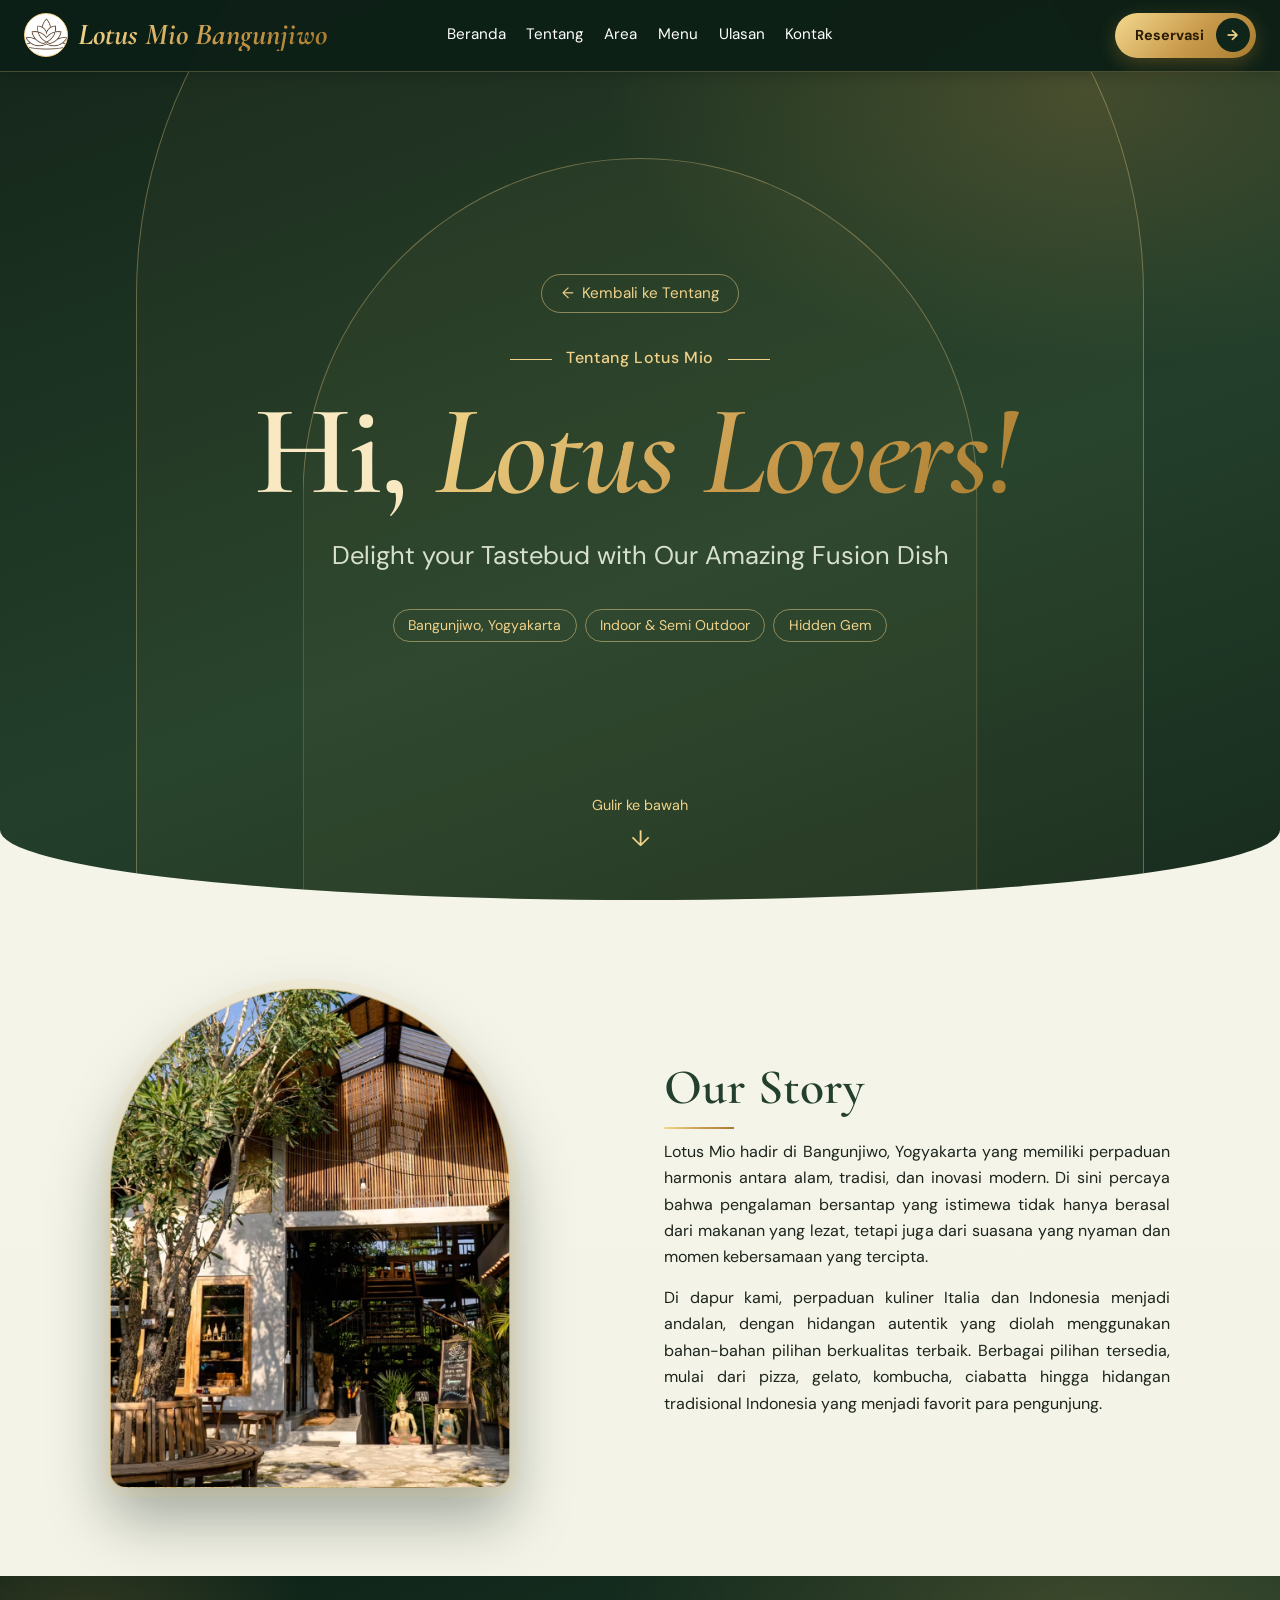
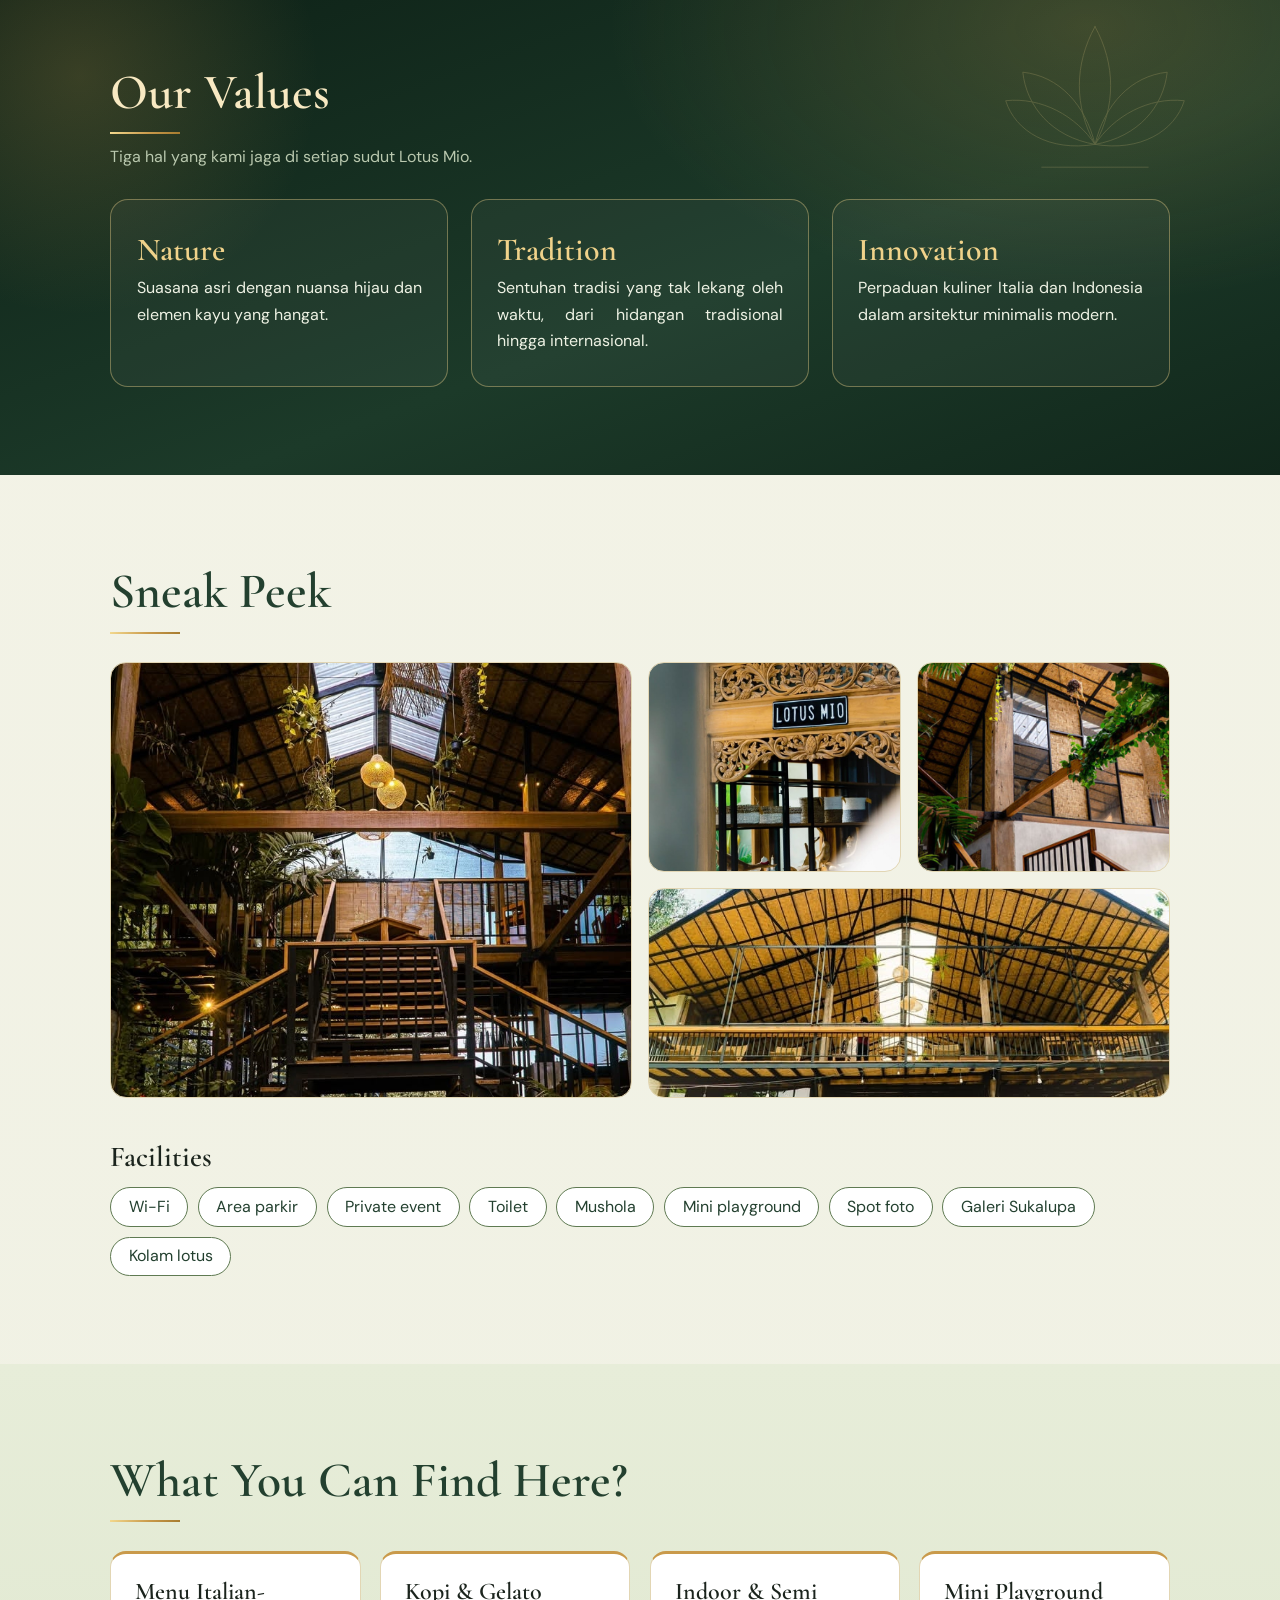
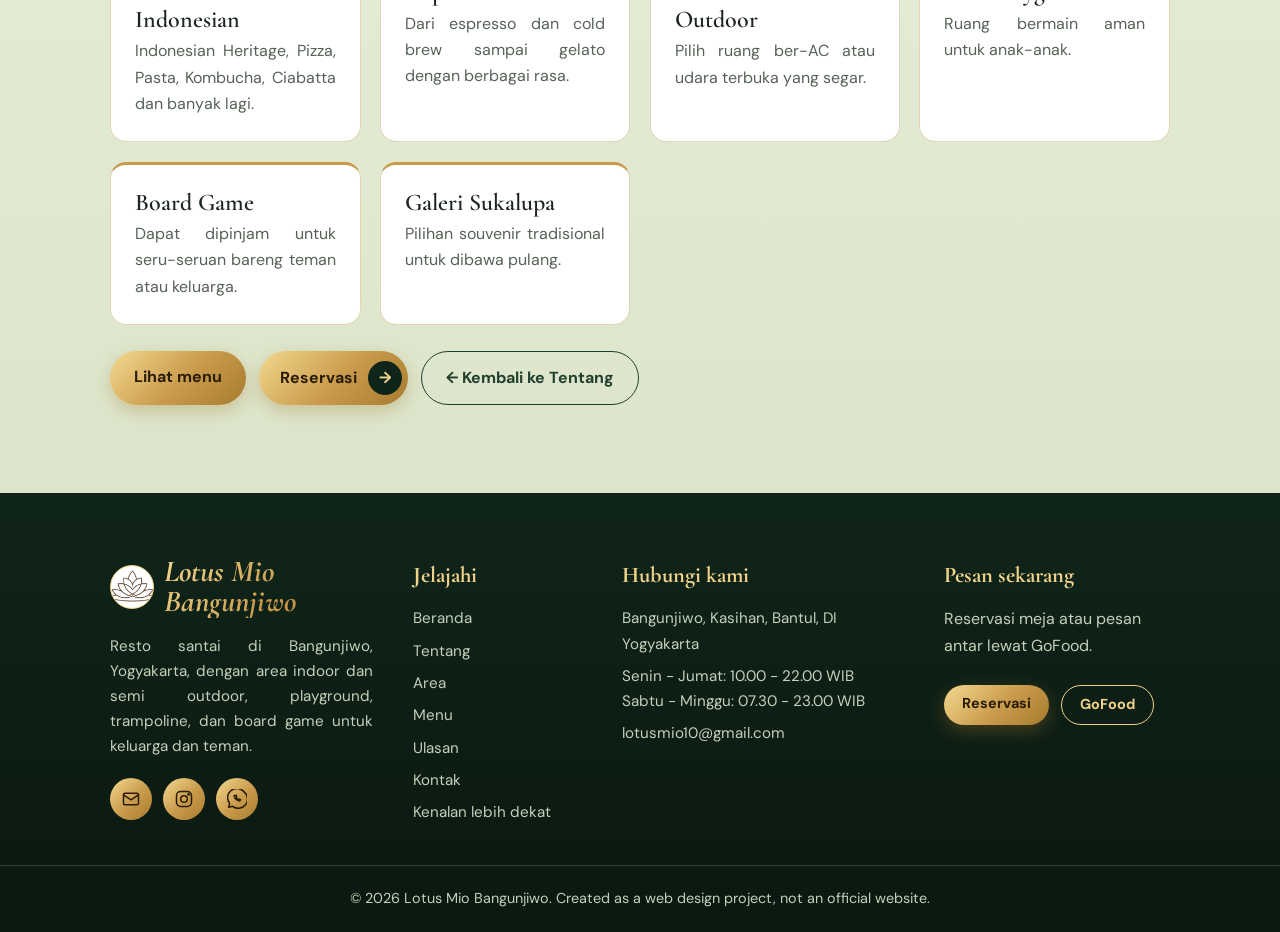
==== commit 2e88d235: "about.html" ====
--- a/about.html
+++ b/about.html
@@ -6,7 +6,7 @@
 <title>Kenalan Lebih Dekat | Lotus Mio Bangunjiwo</title>
 <link rel="preconnect" href="https://fonts.googleapis.com">
 <link href="https://fonts.googleapis.com/css2?family=Cormorant+Garamond:ital,wght@0,500;0,600;0,700;1,600;1,700&family=DM+Sans:wght@400;500;700&display=swap" rel="stylesheet">
-<link rel="stylesheet" href="style.css">
+<link rel="stylesheet" href="style.css?v=3">
 </head>
 <body data-page="about">
 <div id="siteHeader"></div>
@@ -75,6 +75,6 @@
 </main>
 <footer id="siteFooter"></footer>
 <button class="totop" id="toTop" aria-label="Kembali ke atas" hidden>&uarr;</button>
-<script src="script.js"></script>
+<script src="script.js?v=3"></script>
 </body>
-</html>+</html>
--- a/style.css
+++ b/style.css
@@ -50,11 +50,11 @@
 .btn-light:hover{background:#fff}
 .actions{display:flex;flex-wrap:wrap;gap:.8rem;margin-top:1.6rem}
 
-/* image placeholders: gambar asli menimpa gradient */
+/* GAMBAR */
 .arch,.ph{background-image:var(--img),linear-gradient(160deg,var(--moss),var(--forest));background-size:cover;background-position:center}
 .arch{border-radius:var(--arch);aspect-ratio:4/5}
 
-/* hero */
+/* HERO */
 .hero{min-height:100svh;background:var(--forest);color:#fff;display:grid;grid-template-columns:1.1fr .9fr;gap:3rem;align-items:center;padding:7rem max(1.5rem,calc((100vw - 1100px)/2)) 4rem}
 .kicker{color:var(--rattan);font-weight:500;margin-bottom:1rem}
 .lead{max-width:34rem;margin-top:1.3rem;color:#D6E0CB;font-size:1.1rem}
@@ -63,13 +63,13 @@
 .chips{display:flex;flex-wrap:wrap;gap:.5rem;list-style:none;padding:0;margin-top:2rem}
 .chips li{border:1px solid rgba(255,255,255,.35);border-radius:999px;padding:.25rem .9rem;font-size:.88rem}
 
-/* tentang */
+/* TENTANG */
 .about-img{width:100%;max-width:400px}
 .stats{display:flex;gap:2rem;margin-top:2rem;flex-wrap:wrap}
 .stats strong{display:block;font-family:var(--display);font-size:2.4rem;color:var(--wood)}
 .stats span{color:var(--muted);font-size:.9rem}
 
-/* area */
+/* AREA */
 .tabs{display:flex;gap:.6rem;flex-wrap:wrap;margin-bottom:2rem}
 .tab{background:transparent;border:1.5px solid #6C8561;color:#EEF2E4;padding:.55rem 1.2rem;border-radius:999px;cursor:pointer;font:inherit;transition:.2s}
 .tab:hover{border-color:var(--rattan)}
@@ -86,7 +86,7 @@
 .lightbox{position:fixed;inset:0;background:rgba(0,0,0,.85);display:grid;place-items:center;z-index:100;cursor:zoom-out;padding:1rem}
 .lightbox div{width:min(900px,95vw);aspect-ratio:16/10;border-radius:12px}
 
-/* menu */
+/* MENU */
 .fav-grid{display:grid;grid-template-columns:repeat(auto-fit,minmax(240px,1fr));gap:1.5rem}
 .card{background:#fff;border-radius:18px;overflow:hidden;box-shadow:0 6px 20px rgba(35,64,47,.1)}
 .card:nth-child(even){border-radius:18px 18px 60px 18px}
@@ -107,7 +107,7 @@
 .item .price{margin:0;white-space:nowrap}
 .empty,.note{text-align:center;color:var(--muted);margin-top:1.5rem;font-size:.9rem}
 
-/* reviews */
+/* ULASAN */
 .reviews{max-width:720px;margin:2rem auto 0;min-height:190px}
 .review{background:#fff;border-radius:24px 24px 24px 4px;padding:2rem;box-shadow:0 8px 24px rgba(35,64,47,.1);animation:fade .5s}
 .stars{color:var(--rattan);letter-spacing:3px;font-size:1.2rem}
@@ -117,7 +117,7 @@
 .dots button{width:12px;height:12px;border-radius:50%;border:0;background:#C5CDB8;cursor:pointer;padding:0}
 .dots button[aria-current=true]{background:var(--forest);transform:scale(1.25)}
 
-/* reservasi */
+/* RESERVASI */
 form{background:rgba(255,255,255,.07);padding:1.8rem;border-radius:20px;display:grid;gap:1rem}
 label{display:grid;gap:.3rem;font-size:.92rem}
 .row{display:grid;grid-template-columns:1fr 1fr;gap:1rem}
@@ -127,7 +127,7 @@
 .gofood{margin-top:2rem;padding:1.4rem;border:1.5px dashed #6C8561;border-radius:16px}
 .gofood h3{font-size:1.3rem}.gofood .btn{margin-top:1rem}
 
-/* kontak */
+/* KONTAK */
 .map-wrap{align-items:stretch;margin-top:1.5rem}
 .info p{margin-bottom:1rem}
 iframe{width:100%;min-height:380px;height:100%;border:0;border-radius:18px}
@@ -150,7 +150,7 @@
 }
 @media(prefers-reduced-motion:reduce){*{animation:none!important;transition:none!important;scroll-behavior:auto!important}.reveal{opacity:1;transform:none}}
 
-/* ===== LUXURY LAYER ===== */
+/* TAMPILAN UTAMA */
 :root{--display:'Cormorant Garamond',Georgia,serif;--gold:linear-gradient(135deg,#F3D98F,#C99A4B 55%,#A67B2F);--gl:#F0D28A;--deep:#10251A}
 body{background:linear-gradient(#F7F5EA,#EEF0E2)}
 h1,h2,h3{font-weight:600}
@@ -177,7 +177,7 @@
 .stats strong{background:var(--gold);-webkit-background-clip:text;background-clip:text;color:transparent}
 .stats+.btn{margin-top:2rem}
 
-/* nav + logo */
+/* NAVBAR & LOGO */
 .nav{display:grid;grid-template-columns:1fr auto 1fr;gap:1rem}
 .nav nav{justify-self:center}
 .nav-right{justify-self:end;display:flex;align-items:center;gap:.6rem;position:relative;z-index:2}
@@ -186,7 +186,7 @@
 .logo-text{font-family:'Cormorant Garamond',serif;font-style:italic;font-weight:700;font-size:1.9rem;line-height:1;background:var(--gold);-webkit-background-clip:text;background-clip:text;color:transparent}
 .nav.solid{background:rgba(13,32,22,.96);border-bottom:1px solid rgba(240,210,138,.25)}
 
-/* area slider */
+/* AREA SLIDER */
 .area-panel{display:block}
 .area-info{display:grid;grid-template-columns:1.1fr 1fr;gap:2rem;align-items:start;margin-bottom:2rem}
 .pts{list-style:none;padding:0;display:flex;flex-wrap:wrap;gap:.5rem;margin:0}
@@ -201,7 +201,7 @@
 .rev-wrap .reviews{flex:1;margin:0}
 .rev-wrap .arrow{position:static;transform:none;flex:none}
 
-/* menu */
+/* MENU */
 .gofood-bar{display:flex;flex-wrap:wrap;gap:1rem;align-items:center;justify-content:space-between;background:var(--deep);color:#EEF2E4;border-radius:16px;padding:.9rem 1.3rem;margin:1.3rem 0;border:1px solid rgba(240,210,138,.4)}
 .toolbar{flex-direction:column;align-items:stretch}
 .filters{flex-wrap:nowrap;overflow-x:auto;padding-bottom:.5rem;scrollbar-width:thin}
@@ -218,7 +218,7 @@
 .mbody p{font-size:.85rem;color:var(--muted);margin:.35rem 0 .7rem}
 .mbody .price{margin-top:auto;padding-top:.3rem}
 
-/* reservasi online + hasil */
+/* RESERVASI ONLINE */
 .online{display:grid;gap:.8rem;margin-top:1.8rem}
 .online a{display:flex;justify-content:space-between;align-items:center;text-decoration:none;padding:1rem 1.3rem;border:1px solid rgba(240,210,138,.35);border-radius:14px;background:rgba(255,255,255,.04);transition:.2s}
 .online a:hover{background:rgba(240,210,138,.12)}
@@ -230,12 +230,12 @@
 .done dt{color:#B9C8AE}.done dd{margin:0}
 .done .demo{font-size:.85rem;color:#B9C8AE;margin-bottom:1rem}
 
-/* tiles (about) */
+/* KARTU (HALAMAN KENALAN) */
 .tiles{display:grid;grid-template-columns:repeat(auto-fit,minmax(250px,1fr));gap:1.2rem;margin:1.8rem 0 0}
 .tile{background:#fff;border:1px solid #E2D6B4;border-radius:16px;padding:1.5rem;border-top:3px solid var(--rattan)}
 .tile h3{font-size:1.5rem;margin-bottom:.3rem}.tile p{color:var(--muted)}
 
-/* footer */
+/* FOOTER */
 footer{background:linear-gradient(180deg,#10251A,#0A1810);color:#C4D0BA;padding:0;text-align:left;font-size:1rem}
 .foot-grid{max-width:1100px;margin:auto;padding:4rem 1.25rem 2.5rem;display:grid;grid-template-columns:1.5fr 1fr 1.2fr 1.2fr;gap:2.5rem}
 footer h4{font-family:var(--display);color:var(--gl);font-size:1.4rem;margin-bottom:.8rem}
@@ -259,12 +259,12 @@
 }
 @media(max-width:560px){.foot-grid{grid-template-columns:1fr}.btn-res.btn-sm{font-size:.8rem}.logo-text{font-size:1.6rem}}
 
-/* fix: baris kategori menu bikin halaman melebar ke kanan */
+/* TOOLBAR MENU */
 .toolbar{flex-wrap:nowrap}
 .toolbar>*{min-width:0;max-width:100%}
 html,body{overflow-x:hidden}
 
-/* ===== SECTION MAMPIR ===== */
+/* SECTION MAMPIR */
 .mampir{position:relative;overflow:hidden;padding:7rem 0 0;color:#fff;text-align:center;background:radial-gradient(700px 400px at 50% 0,rgba(201,154,75,.25),transparent 65%),linear-gradient(170deg,#0D2016,#1C3A29 60%,#0F241A)}
 .mampir .wrap{position:relative;z-index:1}
 .arches i{position:absolute;left:50%;bottom:0;aspect-ratio:1/1.1;transform:translateX(-50%);border:1px solid rgba(240,210,138,.35);border-bottom:0;border-radius:999px 999px 0 0;background:rgba(240,210,138,.03);transition:transform .4s ease-out}
@@ -286,12 +286,12 @@
 .track{display:inline-block;animation:slide 40s linear infinite}
 @keyframes slide{to{transform:translateX(-50%)}}
 
-/* ===== efek timbul ===== */
+/* EFEK MUNCUL */
 .pop{opacity:0;transform:translateY(46px) scale(.94);transition:opacity .8s cubic-bezier(.2,.7,.2,1),transform .8s cubic-bezier(.2,.7,.2,1)}
 .pop.in{opacity:1;transform:none}
 @media(min-width:861px){.few .arrow{display:none}}
 
-/* ===== hero halaman Kenalan ===== */
+/* HERO HALAMAN KENALAN */
 .page-hero{position:relative;overflow:hidden;border-radius:0 0 50% 50%/0 0 70px 70px;padding:9rem 1.25rem 6.5rem}
 .page-hero .wrap{position:relative;z-index:1}
 .page-hero h1{font-size:clamp(3rem,8vw,6rem)}
@@ -302,7 +302,7 @@
 .back{display:inline-flex;gap:.5rem;align-items:center;border:1px solid rgba(240,210,138,.5);color:var(--gl);border-radius:999px;padding:.4rem 1.2rem;text-decoration:none;margin-bottom:2rem;font-size:.95rem;transition:.25s}
 .back:hover{background:rgba(240,210,138,.14);transform:translateX(-4px)}
 
-/* ===== menu mobile ===== */
+/* NAVBAR MOBILE */
 @keyframes fadeUp{from{opacity:0;transform:translateY(14px)}to{opacity:1;transform:none}}
 @media(max-width:860px){
   .nav nav{inset:0;align-items:stretch;gap:0;padding:6rem 1.5rem 2rem;background:radial-gradient(500px 300px at 100% 0,rgba(201,154,75,.25),transparent 70%),linear-gradient(170deg,#0D2016,#1C3A29)}
@@ -316,13 +316,13 @@
   .page-hero{padding-top:8rem}
 }
 
-/* fix menu mobile: header tidak boleh punya filter/transform, dan menu tertutup harus benar-benar tersembunyi */
+/* NAVBAR MOBILE: MENU TERBUKA/TERTUTUP */
 @media(max-width:860px){
   .nav nav{visibility:hidden;overflow-y:auto;transition:transform .35s,visibility 0s .35s}
   .nav nav.open{visibility:visible;transition:transform .35s,visibility 0s}
 }
 
-/* ===== hero Kenalan: layar penuh, ikut skala layar ===== */
+/* HERO KENALAN: LAYAR PENUH */
 .page-hero{min-height:100svh;display:grid;place-items:center;padding:7rem 1.25rem 6rem}
 .page-hero .wrap{max-width:1400px;width:100%}
 .page-hero h1{font-size:clamp(3rem,min(10vw,17vh),11rem)}
@@ -337,18 +337,18 @@
 .scroll-cue span{font-size:1.4rem;animation:bob 1.6s ease-in-out infinite}
 @keyframes bob{50%{transform:translateY(7px)}}
 
-/* Tentang & Cerita kami: sebelahan di layar menengah, gambar diperkecil di HP */
+/* TENTANG & CERITA KAMI */
 @media(min-width:561px) and (max-width:860px){
   .two:has(.about-img){grid-template-columns:.8fr 1.2fr;gap:1.8rem;align-items:center}
   .two:has(.about-img) h2{font-size:clamp(1.8rem,5vw,2.4rem)}
 }
 @media(max-width:560px){.about-img{max-width:240px}}
 
-/* ===== teks rata kiri-kanan (justify) & lebar penuh di layar sempit ===== */
+/* TEKS JUSTIFY */
 .hero .lead,#tentang p,#cerita p,.area-info p,#reservasi .two>div>p{text-align:justify;text-justify:inter-word;hyphens:auto}
 @media(max-width:860px){.hero .lead{max-width:none}}
 
-/* harga panas / dingin */
+/* HARGA PANAS / DINGIN */
 .price-hc{margin-top:auto;padding-top:.4rem;display:flex;gap:.5rem}
 .price-hc span{flex:1;display:grid;border-radius:10px;padding:.35rem .6rem;border:1px solid transparent}
 .price-hc .hot{background:#FDEBE5;border-color:#F2C9BC}
@@ -356,7 +356,7 @@
 .price-hc small{font-size:.72rem;color:var(--muted)}
 .price-hc b{color:var(--wood);font-size:.95rem}
 
-/* ===== DEKORASI: hero, area, reservasi ===== */
+/* DEKORASI: HERO, AREA, RESERVASI */
 .hero{position:relative;overflow:hidden}
 .hero::before,.section.dark::before{content:"";position:absolute;width:520px;height:520px;border-radius:50%;left:-180px;bottom:-200px;background:radial-gradient(circle,rgba(201,154,75,.22),transparent 65%);pointer-events:none}
 .section.dark{position:relative;overflow:hidden}
@@ -376,7 +376,7 @@
 .ld-left{left:-150px;bottom:-130px;transform:scaleX(-1)}
 #reservasi{background-image:radial-gradient(700px 400px at 90% 0,rgba(201,154,75,.2),transparent 60%),linear-gradient(rgba(10,24,16,.88),rgba(10,24,16,.93)),url(images/reservasi.jpg),linear-gradient(160deg,#0D2016,#1C3A29 60%,#11271B);background-size:cover;background-position:center}
 
-/* ===== MENU FAVORIT ===== */
+/* MENU FAVORIT */
 #favorit h2,#favorit .sub{text-align:center}
 #favorit h2::after{margin:.7rem auto 0}
 .fav-grid{grid-template-columns:repeat(auto-fit,minmax(250px,1fr));gap:2.8rem 2rem;margin-top:2.2rem}
@@ -391,7 +391,7 @@
 .fav .price{font-size:1.15rem}
 .fav .price-hc{justify-content:center;margin-top:.8rem}
 
-/* ===== DINNER PLAN ===== */
+/* DINNER PLAN */
 .dinner{position:relative;padding:8rem 1.25rem;text-align:center;color:#fff;background-image:linear-gradient(rgba(8,20,13,.72),rgba(8,20,13,.84)),var(--img),linear-gradient(160deg,#0D2016,#1C3A29);background-size:cover;background-position:center}
 @media(min-width:861px){.dinner{background-attachment:scroll,fixed,scroll}}
 .dinner-box{max-width:820px;margin:auto;padding:5.5rem 2rem 3.2rem;border:1px solid rgba(240,210,138,.5);border-radius:min(300px,45vw) min(300px,45vw) 24px 24px;background:rgba(8,20,13,.38)}
@@ -402,7 +402,7 @@
 .dinner .dinner-hours{color:var(--gl);font-size:.95rem}
 .dinner .actions{justify-content:center}
 
-/* ===== halaman Kenalan: nilai, galeri, fasilitas ===== */
+/* HALAMAN KENALAN: NILAI, GALERI, FASILITAS */
 .values{display:grid;grid-template-columns:repeat(auto-fit,minmax(240px,1fr));gap:1.4rem;margin-top:1.8rem}
 .value{border:1px solid rgba(240,210,138,.4);border-radius:18px;padding:2rem 1.6rem;background:rgba(255,255,255,.04)}
 .value h3{font-size:2rem;color:var(--gl);margin-bottom:.4rem}
@@ -424,9 +424,9 @@
 }
 @media(max-width:640px){.mosaic{grid-template-columns:1fr 1fr;grid-auto-rows:150px}.shot:nth-child(1){grid-column:span 2;grid-row:span 2}.shot:nth-child(4){grid-column:span 2}}
 
-/* fix: pembungkus lengkung tidak boleh ikut jadi kotak di grid hero */
+/* LENGKUNG */
 .arches{position:absolute;inset:0;pointer-events:none;overflow:hidden}
-/* fix: lengkung beranda dibuat sejajar (konsentris) dengan foto, tidak lagi menabrak teks */
+/* LENGKUNG HERO BERANDA */
 .hero-art .hero-arches{inset:0;overflow:visible;z-index:0}
 .hero-art .hero-img{position:relative;z-index:1}
 .hero-art .hero-arches i:nth-child(n){left:0;right:0;top:0;bottom:0;width:auto;aspect-ratio:auto;transform:none;background:none;border:1px solid rgba(240,210,138,.4);border-radius:calc(220px + var(--g)) calc(220px + var(--g)) calc(18px + var(--g)) calc(18px + var(--g));margin:calc(var(--g) * -1)}
@@ -435,11 +435,11 @@
 .hero-art .hero-arches i:nth-child(3){--g:48px;border-color:rgba(240,210,138,.13)}
 .hero-art .seal{z-index:2}
 
-/* fix: bunga teratai di section Area dirapikan, utuh (tidak terpotong) & tidak menimpa chips/teks */
+/* TERATAI DEKORASI */
 #area .lotus-deco.ld-right{width:min(230px,34vw);right:max(1.5rem,calc((100vw - 1100px)/2));top:1.5rem;opacity:.22}
 @media(max-width:860px){#area .lotus-deco.ld-right{width:120px;right:1rem;top:1rem;opacity:.16}}
 
-/* fix: section Reservasi terpotong di HP kecil (360-375px). Kolom grid tidak boleh melebar karena isi form */
+/* FORM RESERVASI DI HP */
 .two>*,.row>*,form>*,label{min-width:0}
 input,select,textarea{min-width:0;max-width:100%}
 @media(max-width:860px){.two,.area-panel{grid-template-columns:minmax(0,1fr)}}
@@ -449,7 +449,7 @@
   .online a{padding:.9rem 1rem}
 }
 
-/* fix HP kecil: header tidak boleh melebihi layar (burger terpotong) */
+/* NAVBAR DI HP KECIL */
 .logo{min-width:0}
 .logo-mark{flex:none}
 @media(max-width:430px){
@@ -463,17 +463,29 @@
   .burger{width:34px;height:40px;flex:none}
 }
 
-/* fix HP: tulisan kecil bergaris ("Tonight at Lotus Mio", "Tentang Lotus Mio") tidak boleh pecah ke baris bawah */
+/* LABEL KECIL BERGARIS */
 @media(max-width:560px){
   .eyebrow{display:flex;align-items:center;justify-content:center;gap:.6rem}
   .eyebrow::before,.eyebrow::after{display:block;flex:none;width:clamp(14px,6vw,32px);margin:0}
 }
 
-/* fix HP: pill "Buka sekarang..." rapi kalau teksnya 2 baris */
+/* PILL JAM BUKA */
 @media(max-width:560px){
   .open-pill{max-width:100%;border-radius:20px;padding:.45rem 1rem;font-size:.85rem;line-height:1.35;text-align:left}
   .open-pill .dot{flex:none}
 }
 
-/* justify: penjelasan di halaman Kenalan Lebih Dekat (Our Values & What You Can Find Here) */
-.value p,.tile p{text-align:justify;text-justify:inter-word;hyphens:auto}+/* TEKS JUSTIFY HALAMAN KENALAN */
+.value p,.tile p{text-align:justify;text-justify:inter-word;hyphens:auto}
+
+/* ULASAN: JUSTIFY */
+.review p{text-align:justify;text-justify:inter-word;hyphens:auto}
+
+/* FOOTER: JAM BUKA & DESKRIPSI */
+@media(min-width:861px){.foot-grid{grid-template-columns:1.4fr .9fr 1.5fr 1.2fr}}
+.foot-about{text-align:justify;text-justify:inter-word;hyphens:auto}
+@media(max-width:860px){.foot-about{max-width:none;width:100%}}
+
+/* TERATAI DEKORASI: OUR VALUES */
+#nilai .lotus-deco.ld-right{width:min(190px,30vw);right:max(1.5rem,calc((100vw - 1100px)/2));top:1.5rem;opacity:.22}
+@media(max-width:860px){#nilai .lotus-deco.ld-right{width:110px;right:1rem;top:1rem;opacity:.16}}
